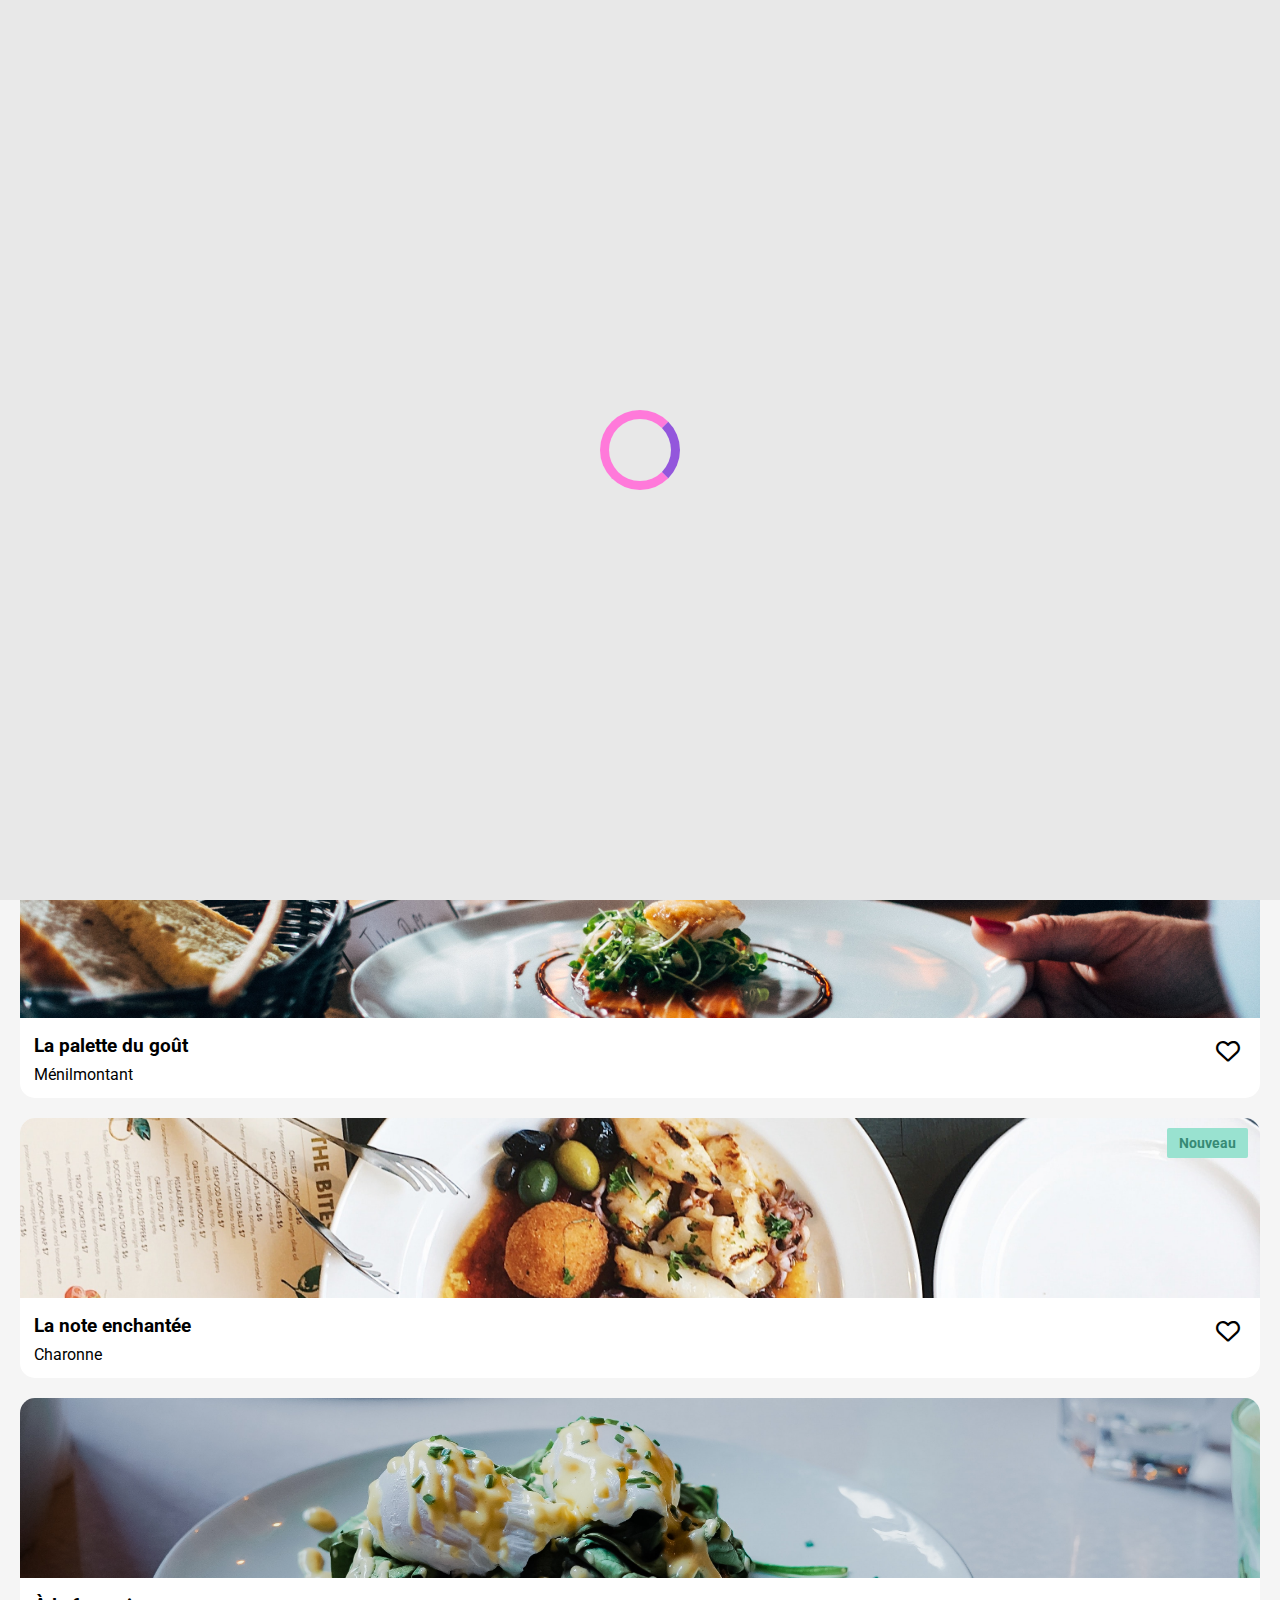
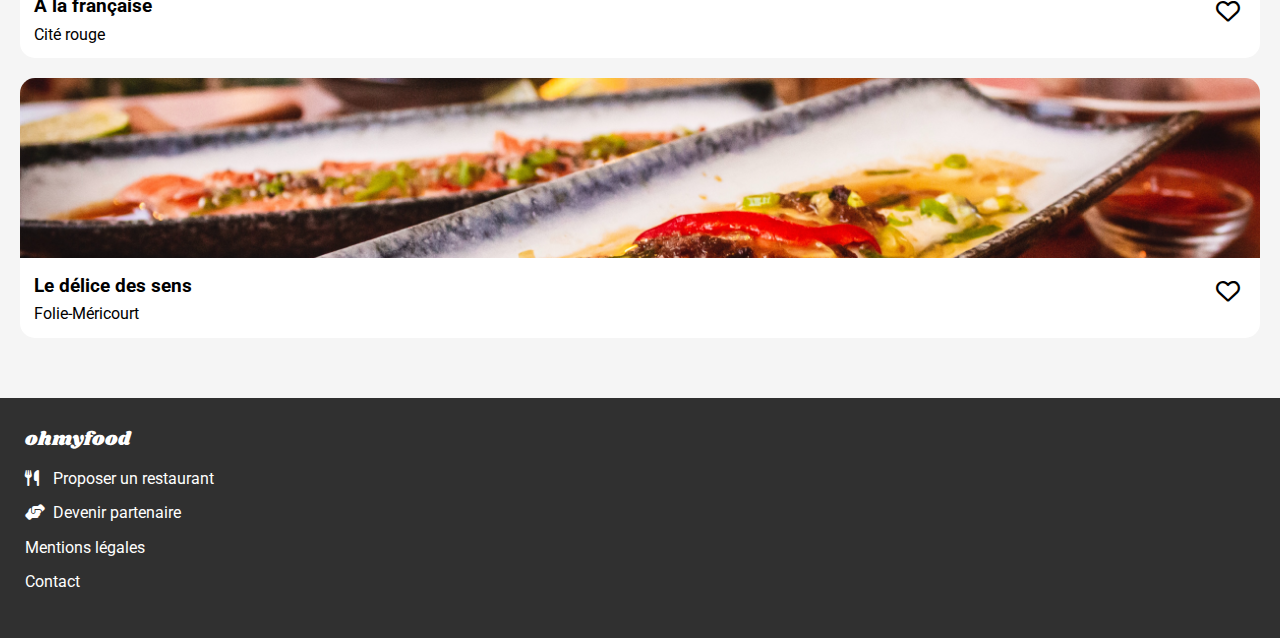
==== index.html @ b0145718 "page menu - menu card start" ====
<!DOCTYPE html>
<html lang="fr">

<head>
    <meta charset="UTF-8">
    <meta http-equiv="X-UA-Compatible" content="IE=edge">
    <meta name="viewport" content="width=device-width, initial-scale=1.0">

    <title>Ohmyfood!</title>

    <link rel="stylesheet" href="public/styles/normalize.css">
    <link rel="stylesheet" href="public/styles/style.css">
    <link rel="stylesheet" href="https://cdnjs.cloudflare.com/ajax/libs/font-awesome/6.1.1/css/all.min.css">
</head>

<body>
    <!--LOADER-->
    <div class="loader">
        <span class="spinner"></span>
    </div>

    <!--HEADER-->
    <header>
        <h1>ohmyfood</h1>
    </header>

    <main>
    <!--LOCATION-->
        <div class="location">
            <i class="fa-solid fa-location-dot"></i>
            <input type="text" placeholder="Paris, Belleville">
        </div>

    <!--HERO-->
        <section class="hero">
            <h2>Réservez le menu qui vous convient</h2>
            <p>Découvrez des restaurants d'exception, sélectionnés par nos soins.</p>
            <a href="#">Explorer nos restaurants</a>
        </section>

    <!--OPERATION-->
        <section class="operation">
            <h2>Fonctionnement</h2>
            <div class="operation-list">
                <div class="operation-card">
                    <span>1</span>
                    <i class="fas fa-mobile-alt"></i>
                    <p>Choisissez un restaurant</p>
                </div>
                <div class="operation-card">
                    <span>2</span>
                    <i class="fas fa-list-ul"></i>
                    <p>Composez votre menu</p>
                </div>
                <div class="operation-card">
                    <span>3</span>
                    <i class="fas fa-store"></i>
                    <p>Dégustez au restaurant</p>
                </div>
            </div>
        </section>

    <!--RESTAURANT--> 
        <section class="restaurant">
            <h2>Restaurants</h2>
            <div class="restaurant-list">
                <article class="restaurant-card">
                    <a href="menu/palette.html">
                        <img src="./public/images/restaurants/palette.jpg" alt="La Palette du goût">
                        <div class="restaurant-card-new">Nouveau</div>
                        <div class="restaurant-card-body">
                            <div class="restaurant-card-text">
                                <h3>La palette du goût</h3>
                                <span>Ménilmontant</span>
                            </div>
                            <i class="fa-regular fa-heart"></i>
                        </div>
                    </a>
                </article>
                <article class="restaurant-card">
                    <a href="#">
                        <img src="./public/images/restaurants/note.jpg" alt="La note enchantée">
                        <div class="restaurant-card-new">Nouveau</div>
                        <div class="restaurant-card-body">
                            <div class="restaurant-card-text">
                                <h3>La note enchantée</h3>
                                <span>Charonne</span>
                            </div>
                            <i class="fa-regular fa-heart"></i>
                        </div>
                    </a>
                </article>
                <article class="restaurant-card">
                    <a href="#">
                        <img src="./public/images/restaurants/francaise.jpg" alt="À la française">
                        <div class="restaurant-card-body">
                            <div class="restaurant-card-text">
                                <h3>À la française</h3>
                                <span>Cité rouge</span>
                            </div>
                            <i class="fa-regular fa-heart"></i>
                        </div>
                    </a>
                </article>
                <article class="restaurant-card">
                    <a href="#">
                        <img src="./public/images/restaurants/delice.jpg" alt="Le délice des sens">
                        <div class="restaurant-card-body">
                            <div class="restaurant-card-text">
                                <h3>Le délice des sens</h3>
                                <span>Folie-Méricourt</span>
                            </div>
                            <i class="fa-regular fa-heart"></i>
                        </div>
                    </a>
                </article>
            </div>
        </section>
    </main>

    <!--FOOTER-->
    <footer class="footer">
        <h2>ohmyfood</h2>
        <p class="footer-icon"><i class="fas fa-utensils"></i>Proposer un restaurant</p>
        <p class="footer-icon"><i class="fas fa-hands-helping"></i>Devenir partenaire</p>
        <p>Mentions légales<p>
        <p><a href="mailto:contact@ohmyfood.fr">Contact</a></p>
    </footer>
</body>
</html>
---- public/styles/style.css ----
@import url('https://fonts.googleapis.com/css2?family=Roboto:wght@100;300;400;500;700;900&family=Shrikhand&display=swap');

* {
    box-sizing: border-box;
}

body {
    font-family: 'Roboto', sans-serif;;
}

/* LOADER */

.loader {
    display: flex;
    justify-content: center;
    align-items: center;
    background-color: #E8E8E8;
    position: fixed;
    z-index: 1;
    width: 100%;
    height: 100%;
    animation: fog 3s 1s forwards;
}

@keyframes fog {
    to  {
            opacity: 0;
            z-index: -1;
        }
}

.spinner {
    width: 80px;
    height: 80px;
    border-radius: 50%;
    border: 9px solid;
    border-color: #FF79DA;
    border-right-color: #9356DC;
    animation: spin 1s infinite linear;
}
 
@keyframes spin {
    to { transform: rotate(1turn); }
}
  
/* HEADER */
header h1 {
    font-family: 'Shrikhand', cursive;
    text-align: center;
    margin: 0;
    padding: 10px;
    box-shadow: 0px 1px 5px grey;
    position: relative;
}

/* LOCATION */
.location {
    text-align: center;
    background-color: #E8E8E8;
    padding: 18px;
}

.location input {
    background-color: #E8E8E8;
    border: none;
}

.location input::placeholder {
    color: #303030;
    font-weight: 600;
}

.location i {
    font-size: large;
    color: #303030;
    margin-right: 10px;
    padding-left: 40px;
}

/* HERO */
.hero {
    text-align: center;
    background-color: #F5F5F5;
    padding: 50px 30px 70px;
    margin-bottom: 40px;
}

.hero h2 {
    margin: 0;
    padding: 0 60px;
    font-weight: 800;
}

.hero p {
    color: grey;
    font-size: larger;
    margin-bottom: 50px;
}

.hero a {
    background-image: linear-gradient(to bottom right, #FF79DA, #9356DC);
    border-radius: 30px;
    padding: 15px 20px;
    color: white;
    text-decoration: none;
    margin-bottom: 40px;
    box-shadow: 0 10px 20px -10px rgba(0,0,0,0.4);
    transition: 1s;
}

.hero a:hover {
    opacity: 0.8;
    box-shadow: 0px 10px 20px -10px #000000;
}

/* OPERATION */
.operation {
    padding: 0 20px;
    margin-bottom: 50px;
}

.operation-card {
    display: flex;
    align-items: center;
    background-color: #F5F5F5;
    margin: 20px 0 20px 10px;
    padding: 10px 0;
    border-radius: 15px;
    box-shadow: 0 10px 20px -10px rgba(0,0,0,0.4);
    transition: 1s;
}

.operation-card * {
    margin-right: 20px;
}

.operation-card span {
    display: flex;
    align-items: center;
    justify-content: center;
    color: white;
    background-color: #9356DC;
    width: 20px;
    height: 20px;
    border-radius: 50%;
    margin-left: -10px;
    font-size: small;
}

.operation-card i {
    color: grey;
    transition: 1s;
}

.operation-card p {
    font-size: small;
    font-weight: 600;
}

.operation-card:hover {
    cursor: pointer;
    background-color: #ece2f8;
}

.operation-card:hover i {
    color: #9356DC;
}

/* RESTAURANT */

.restaurant {
    padding: 40px 20px;
    background-color: #F5F5F5;
}

.restaurant-card a {
    display: flex;
    flex-direction: column;
    background-color: white;
    margin-bottom: 20px;
    border-radius: 15px;
    text-decoration: none;
    color: black;
    position: relative;
}

.restaurant-card img {
    object-fit: cover;
    border-radius: 15px 15px 0 0;
    height: 180px;
}

.restaurant-card-body {
    display: flex;
    align-items: center;
    justify-content: space-between;
    padding: 0 20px 0 14px;
    margin-bottom: 14px;
}

.restaurant-card-text h3 {
    margin: 18px 0 8px 0;
    
}

.restaurant-card-new {
    position: absolute;
    top: 10px;
    right: 12px;
    font-size: 14px;
    font-weight: bold;
    padding: 7px 12px;
    background-color: #99E2D0;
    color: #378a75;
    border-radius: 2px;
}

.fa-heart {
    font-size: x-large;
    transition: background;
}

.fa-heart:hover {
    background: linear-gradient(#9356DC, #FF79DA);
    -webkit-background-clip: text;
    -webkit-text-fill-color: transparent;
    font-weight: bold;
}

/* FOOTER */

.footer {
    background-color: #303030;
    padding: 30px 25px;
    color: white;
}

.footer h2 {
    font-family: 'Shrikhand', cursive;
    font-size: larger;
    font-weight: 100;
    margin: 0 0 20px 0;
}

.footer p {
    cursor: pointer;
}

.fa-utensils {
    margin-right: 14px;
}

.fa-hands-helping {
    margin-right: 8px;
}

.footer a {
    text-decoration: none;
    color: white;
}
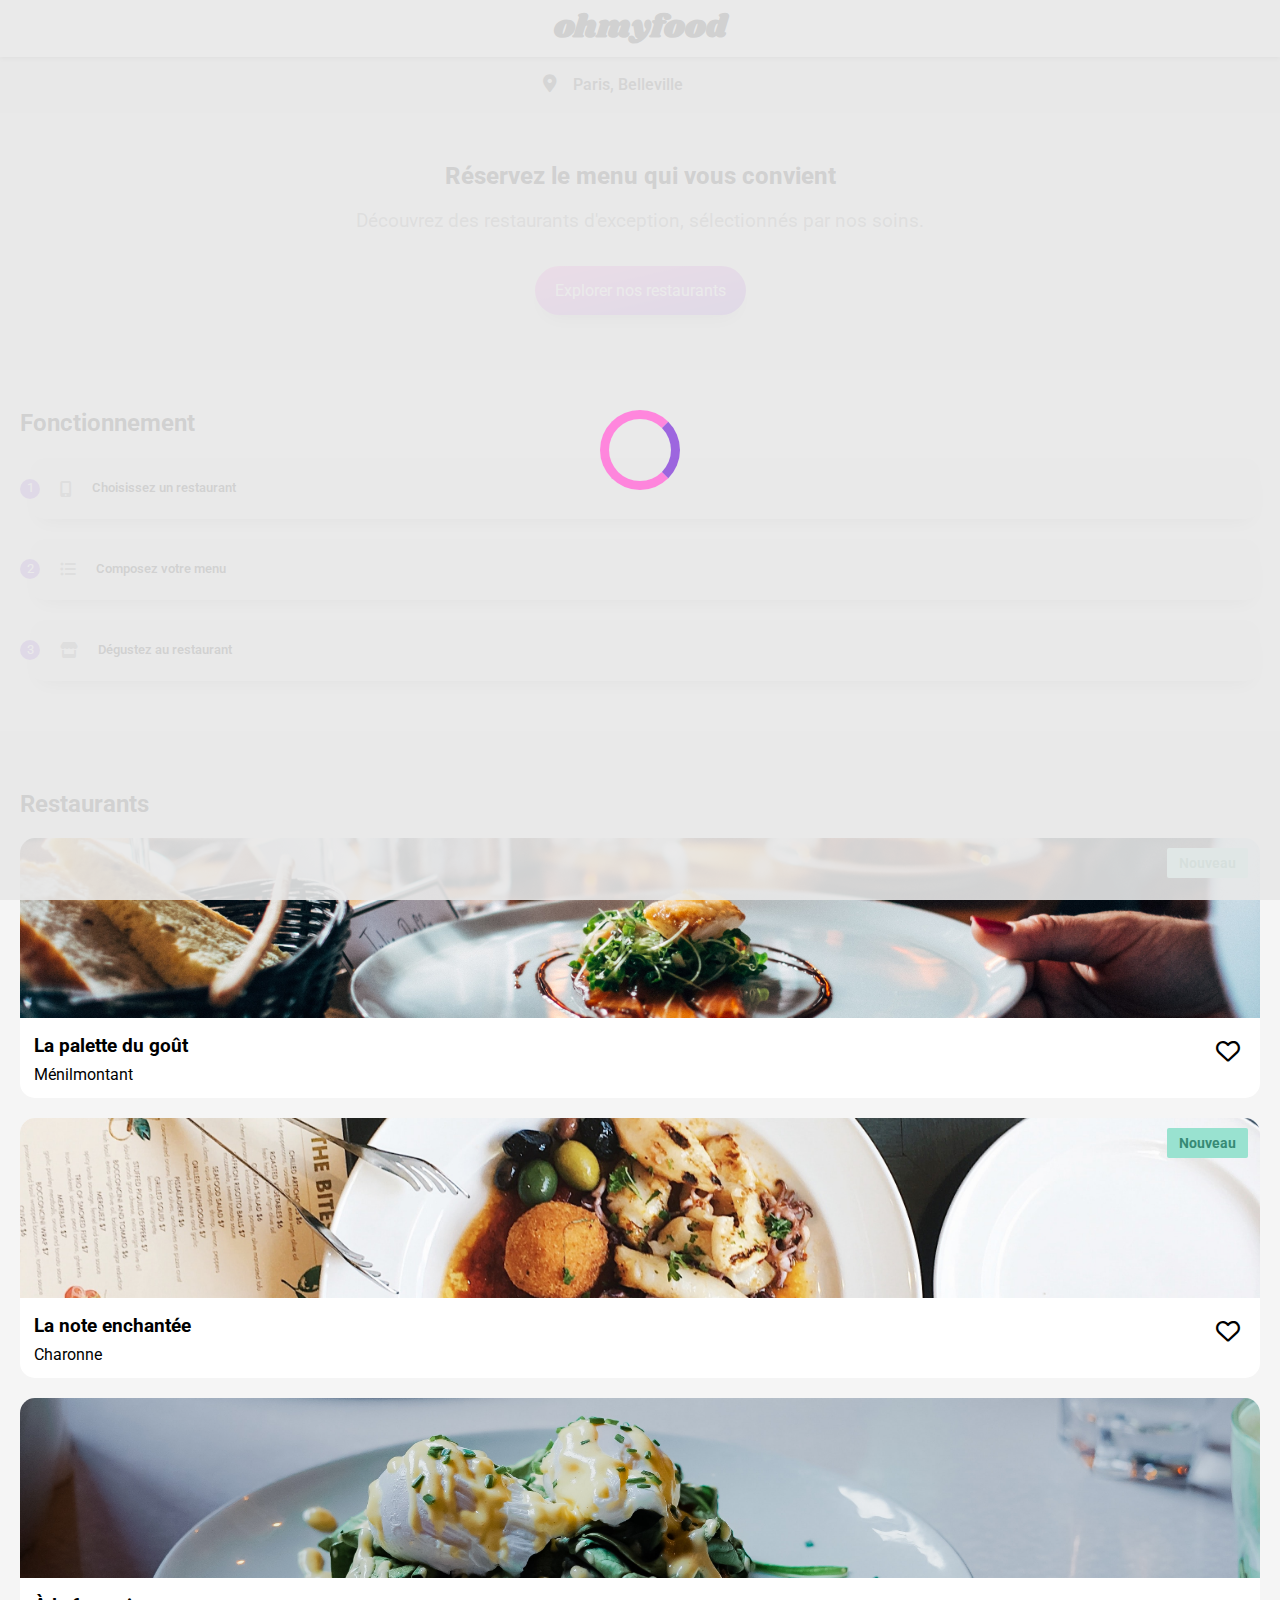
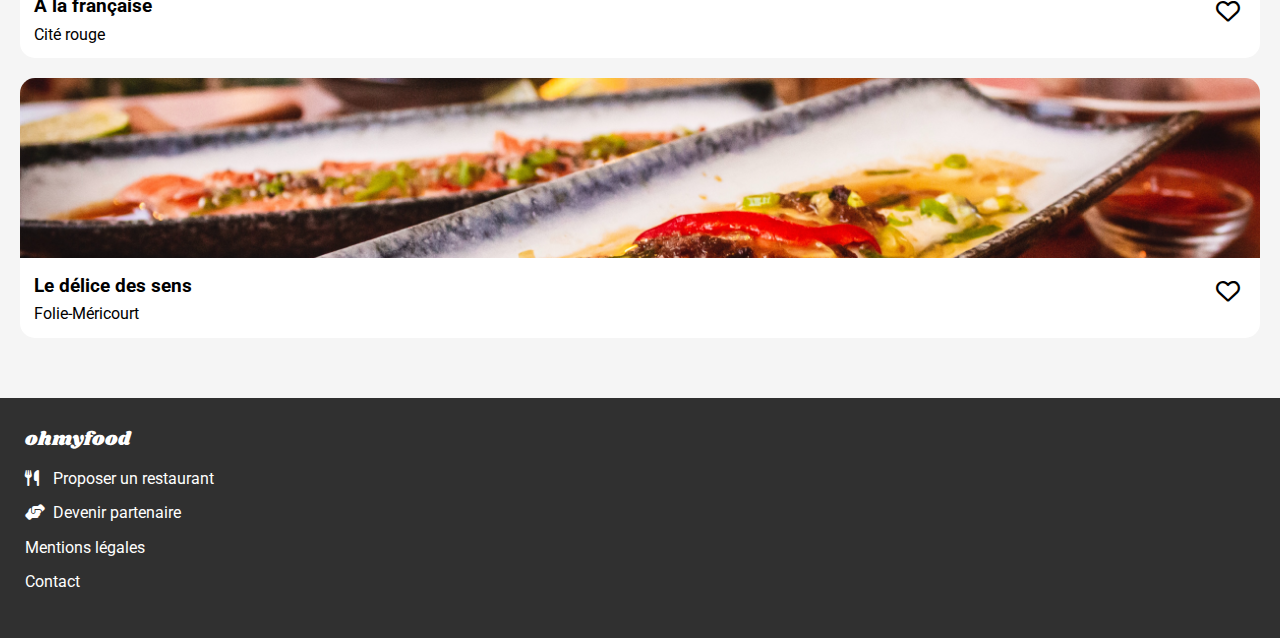
==== commit 02dcb919: "page menu - appear animation" ====
--- a/index.html
+++ b/index.html
@@ -7,6 +7,7 @@
     <meta name="viewport" content="width=device-width, initial-scale=1.0">
 
     <title>Ohmyfood!</title>
+    <link rel="icon" type="image/svg" href="./public/images/logo/utensils-solid.svg">
 
     <link rel="stylesheet" href="public/styles/normalize.css">
     <link rel="stylesheet" href="public/styles/style.css">
@@ -21,7 +22,7 @@
 
     <!--HEADER-->
     <header>
-        <h1>ohmyfood</h1>
+        <h1 id="logo">ohmyfood</h1>
     </header>
 
     <main>
--- a/public/styles/style.css
+++ b/public/styles/style.css
@@ -5,7 +5,7 @@
 }
 
 body {
-    font-family: 'Roboto', sans-serif;;
+    font-family: 'Roboto', sans-serif;
 }
 
 /* LOADER */
@@ -16,13 +16,17 @@
     align-items: center;
     background-color: #E8E8E8;
     position: fixed;
-    z-index: 1;
+    z-index: 1000;
     width: 100%;
     height: 100%;
     animation: fog 3s 1s forwards;
+    opacity: 0.9;
 }
 
 @keyframes fog {
+    from{
+        opacity: 0.9;
+    }
     to  {
             opacity: 0;
             z-index: -1;
@@ -217,7 +221,7 @@
 
 .fa-heart {
     font-size: x-large;
-    transition: background;
+    transition: background 1s ease;
 }
 
 .fa-heart:hover {
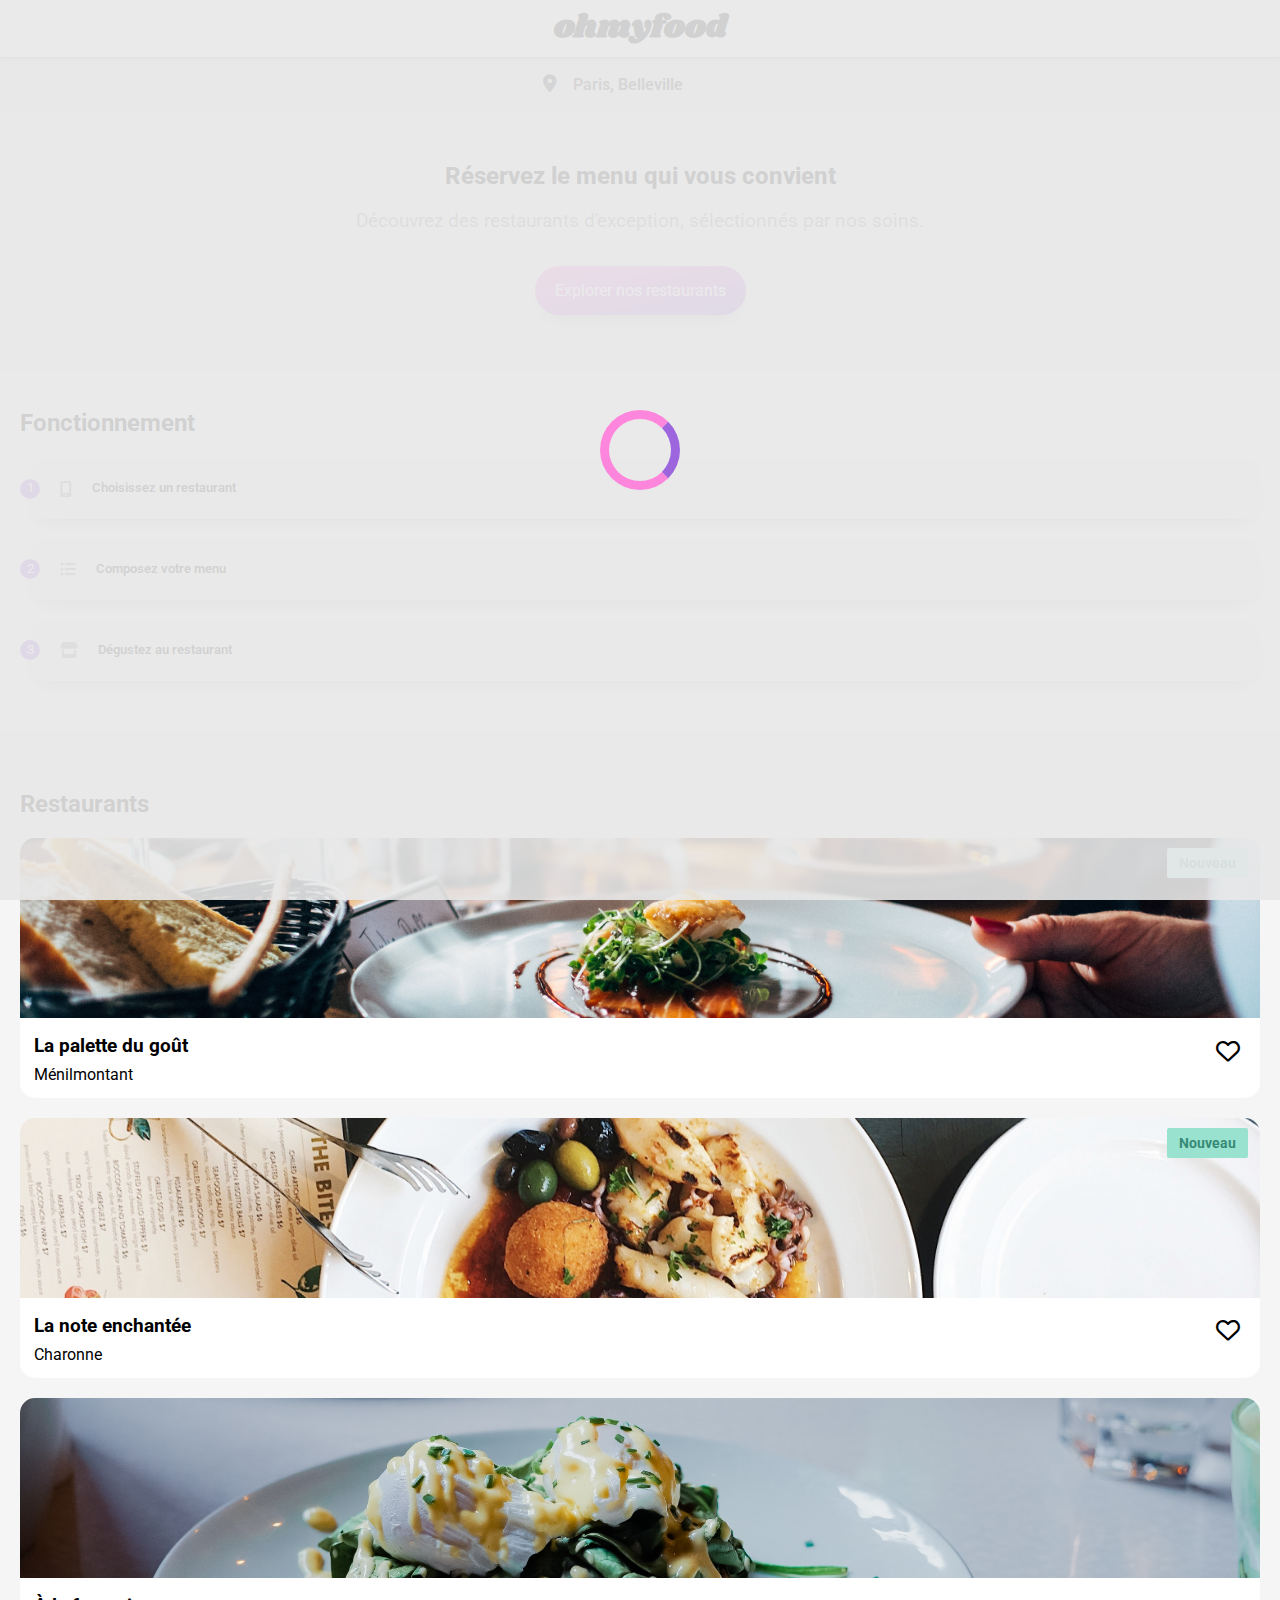
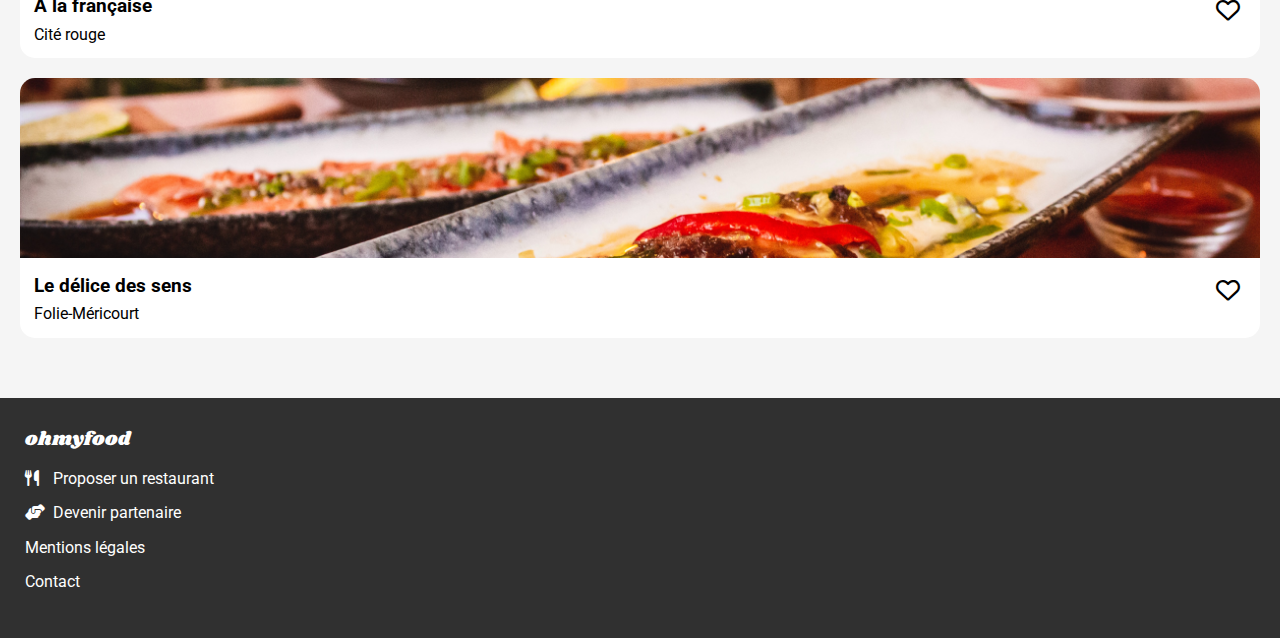
==== commit 355923d7: "page menu - check box and spin  animation" ====
--- a/index.html
+++ b/index.html
@@ -36,7 +36,7 @@
         <section class="hero">
             <h2>Réservez le menu qui vous convient</h2>
             <p>Découvrez des restaurants d'exception, sélectionnés par nos soins.</p>
-            <a href="#">Explorer nos restaurants</a>
+            <a href="#restaurant">Explorer nos restaurants</a>
         </section>
 
     <!--OPERATION-->
@@ -62,7 +62,7 @@
         </section>
 
     <!--RESTAURANT--> 
-        <section class="restaurant">
+        <section id="restaurant">
             <h2>Restaurants</h2>
             <div class="restaurant-list">
                 <article class="restaurant-card">
@@ -74,7 +74,10 @@
                                 <h3>La palette du goût</h3>
                                 <span>Ménilmontant</span>
                             </div>
-                            <i class="fa-regular fa-heart"></i>
+                            <div class="heart">
+                                <i class="fa-regular fa-heart empty"></i>
+                                <i class="fa-regular fa-heart fill"></i>
+                            </div>
                         </div>
                     </a>
                 </article>
@@ -87,7 +90,10 @@
                                 <h3>La note enchantée</h3>
                                 <span>Charonne</span>
                             </div>
-                            <i class="fa-regular fa-heart"></i>
+                            <div class="heart">
+                                <i class="fa-regular fa-heart empty"></i>
+                                <i class="fa-regular fa-heart fill"></i>
+                            </div>
                         </div>
                     </a>
                 </article>
@@ -99,7 +105,10 @@
                                 <h3>À la française</h3>
                                 <span>Cité rouge</span>
                             </div>
-                            <i class="fa-regular fa-heart"></i>
+                            <div class="heart">
+                                <i class="fa-regular fa-heart empty"></i>
+                                <i class="fa-regular fa-heart fill"></i>
+                            </div>
                         </div>
                     </a>
                 </article>
@@ -111,7 +120,10 @@
                                 <h3>Le délice des sens</h3>
                                 <span>Folie-Méricourt</span>
                             </div>
-                            <i class="fa-regular fa-heart"></i>
+                            <div class="heart">
+                                <i class="fa-regular fa-heart empty"></i>
+                                <i class="fa-regular fa-heart fill"></i>
+                            </div>
                         </div>
                     </a>
                 </article>
--- a/public/styles/style.css
+++ b/public/styles/style.css
@@ -172,7 +172,7 @@
 
 /* RESTAURANT */
 
-.restaurant {
+#restaurant {
     padding: 40px 20px;
     background-color: #F5F5F5;
 }
@@ -219,16 +219,29 @@
     border-radius: 2px;
 }
 
-.fa-heart {
+.heart .empty {
     font-size: x-large;
-    transition: background 1s ease;
-}
-
-.fa-heart:hover {
+    position: absolute;
+}
+
+.heart .fill {
     background: linear-gradient(#9356DC, #FF79DA);
     -webkit-background-clip: text;
     -webkit-text-fill-color: transparent;
     font-weight: bold;
+    font-size: x-large;
+    position: relative;
+    opacity: 0;
+    transition: all 1s ease-in;
+}
+
+.heart .fill:hover {
+    background: linear-gradient(#9356DC, #FF79DA);
+    -webkit-background-clip: text;
+    -webkit-text-fill-color: transparent;
+    font-weight: bold;
+    opacity: 1;
+    transition: all 1s ease;
 }
 
 /* FOOTER */
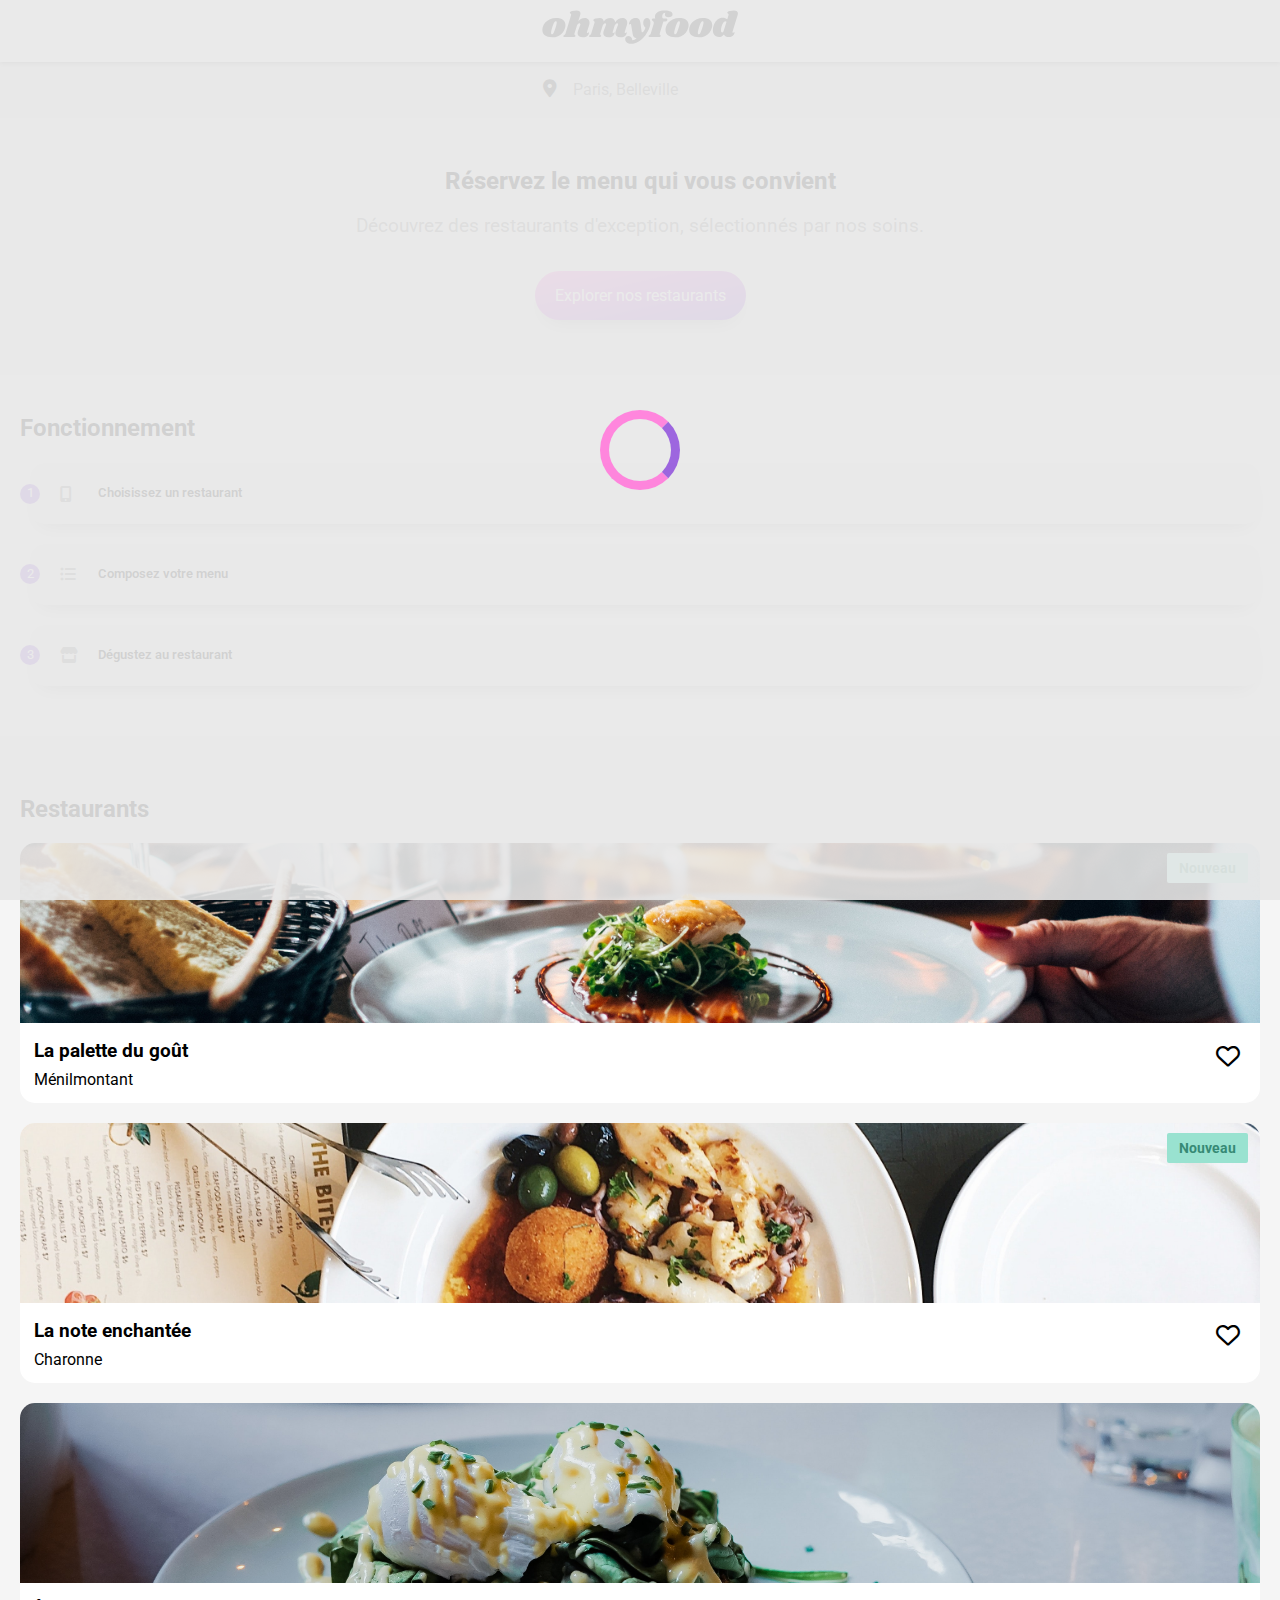
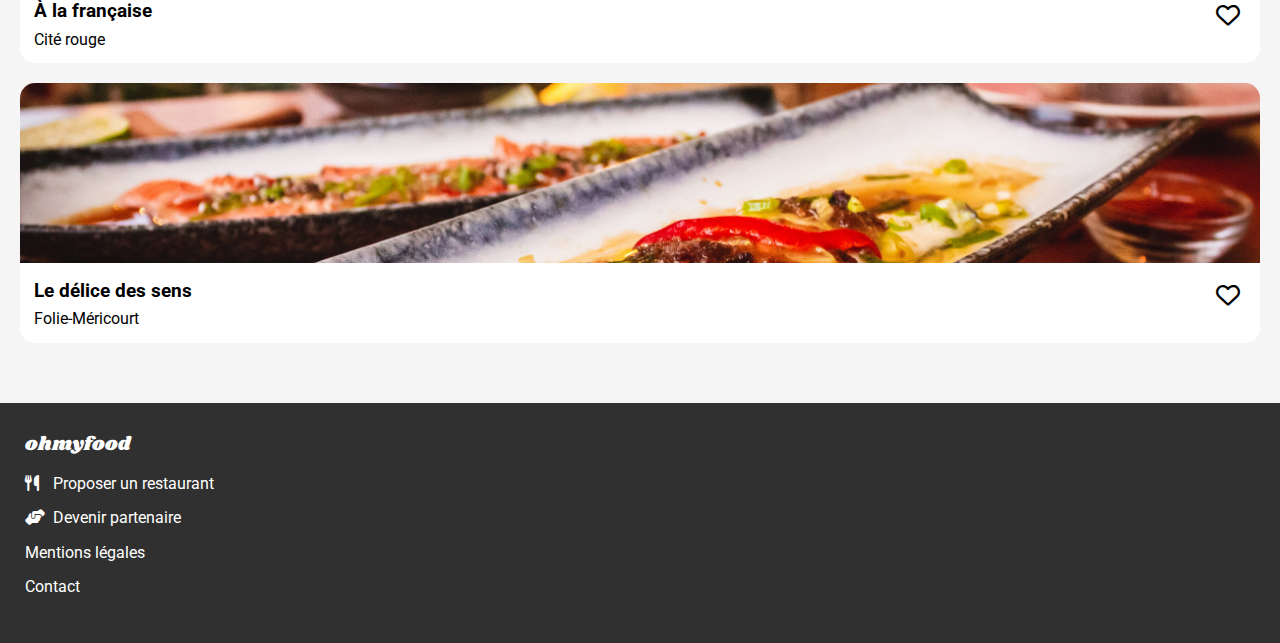
==== commit 0e520740: "passage scss" ====
--- a/index.html
+++ b/index.html
@@ -10,19 +10,19 @@
     <link rel="icon" type="image/svg" href="./public/images/logo/utensils-solid.svg">
 
     <link rel="stylesheet" href="public/styles/normalize.css">
-    <link rel="stylesheet" href="public/styles/style.css">
+    <link rel="stylesheet" href="style.css">
     <link rel="stylesheet" href="https://cdnjs.cloudflare.com/ajax/libs/font-awesome/6.1.1/css/all.min.css">
 </head>
 
 <body>
     <!--LOADER-->
     <div class="loader">
-        <span class="spinner"></span>
+        <span class="loader__spinner"></span>
     </div>
 
     <!--HEADER-->
     <header>
-        <h1 id="logo">ohmyfood</h1>
+        <h1><img src="./public/images/logo/ohmyfood@2x.svg" alt="logo ohmyfood"></h1>
     </header>
 
     <main>
@@ -42,18 +42,18 @@
     <!--OPERATION-->
         <section class="operation">
             <h2>Fonctionnement</h2>
-            <div class="operation-list">
-                <div class="operation-card">
+            <div class="operation__list">
+                <div class="operation__list__card">
                     <span>1</span>
                     <i class="fas fa-mobile-alt"></i>
                     <p>Choisissez un restaurant</p>
                 </div>
-                <div class="operation-card">
+                <div class="operation__list__card">
                     <span>2</span>
                     <i class="fas fa-list-ul"></i>
                     <p>Composez votre menu</p>
                 </div>
-                <div class="operation-card">
+                <div class="operation__list__card">
                     <span>3</span>
                     <i class="fas fa-store"></i>
                     <p>Dégustez au restaurant</p>
@@ -64,65 +64,65 @@
     <!--RESTAURANT--> 
         <section id="restaurant">
             <h2>Restaurants</h2>
-            <div class="restaurant-list">
-                <article class="restaurant-card">
+            <div class="restaurant__list">
+                <article class="restaurant__list__card">
                     <a href="menu/palette.html">
                         <img src="./public/images/restaurants/palette.jpg" alt="La Palette du goût">
-                        <div class="restaurant-card-new">Nouveau</div>
-                        <div class="restaurant-card-body">
-                            <div class="restaurant-card-text">
+                        <div class="restaurant__list__card__new">Nouveau</div>
+                        <div class="restaurant__list__card__body">
+                            <div class="restaurant__list__card__text">
                                 <h3>La palette du goût</h3>
                                 <span>Ménilmontant</span>
                             </div>
-                            <div class="heart">
-                                <i class="fa-regular fa-heart empty"></i>
-                                <i class="fa-regular fa-heart fill"></i>
+                            <div>
+                                <i class="restaurant__list__card__heart fa-regular fa-heart"></i>
+                                <i class="restaurant__list__card__heart--fill fa-regular fa-heart"></i>
                             </div>
                         </div>
                     </a>
                 </article>
-                <article class="restaurant-card">
-                    <a href="#">
+                <article class="restaurant__list__card">
+                    <a href="menu/note.html">
                         <img src="./public/images/restaurants/note.jpg" alt="La note enchantée">
-                        <div class="restaurant-card-new">Nouveau</div>
-                        <div class="restaurant-card-body">
-                            <div class="restaurant-card-text">
+                        <div class="restaurant__list__card__new">Nouveau</div>
+                        <div class="restaurant__list__card__body">
+                            <div class="restaurant__list__card__text">
                                 <h3>La note enchantée</h3>
                                 <span>Charonne</span>
                             </div>
-                            <div class="heart">
-                                <i class="fa-regular fa-heart empty"></i>
-                                <i class="fa-regular fa-heart fill"></i>
+                            <div>
+                                <i class="restaurant__list__card__heart fa-regular fa-heart"></i>
+                                <i class="restaurant__list__card__heart--fill fa-regular fa-heart"></i>
                             </div>
                         </div>
                     </a>
                 </article>
-                <article class="restaurant-card">
-                    <a href="#">
+                <article class="restaurant__list__card">
+                    <a href="menu/francaise.html">
                         <img src="./public/images/restaurants/francaise.jpg" alt="À la française">
-                        <div class="restaurant-card-body">
-                            <div class="restaurant-card-text">
+                        <div class="restaurant__list__card__body">
+                            <div class="restaurant__list__card__text">
                                 <h3>À la française</h3>
                                 <span>Cité rouge</span>
                             </div>
-                            <div class="heart">
-                                <i class="fa-regular fa-heart empty"></i>
-                                <i class="fa-regular fa-heart fill"></i>
+                            <div>
+                                <i class="restaurant__list__card__heart fa-regular fa-heart"></i>
+                                <i class="restaurant__list__card__heart--fill fa-regular fa-heart"></i>
                             </div>
                         </div>
                     </a>
                 </article>
-                <article class="restaurant-card">
-                    <a href="#">
+                <article class="restaurant__list__card">
+                    <a href="menu/delice.html">
                         <img src="./public/images/restaurants/delice.jpg" alt="Le délice des sens">
-                        <div class="restaurant-card-body">
-                            <div class="restaurant-card-text">
+                        <div class="restaurant__list__card__body">
+                            <div class="restaurant__list__card__text">
                                 <h3>Le délice des sens</h3>
                                 <span>Folie-Méricourt</span>
                             </div>
-                            <div class="heart">
-                                <i class="fa-regular fa-heart empty"></i>
-                                <i class="fa-regular fa-heart fill"></i>
+                            <div>
+                                <i class="restaurant__list__card__heart fa-regular fa-heart"></i>
+                                <i class="restaurant__list__card__heart--fill fa-regular fa-heart"></i>
                             </div>
                         </div>
                     </a>
@@ -134,8 +134,8 @@
     <!--FOOTER-->
     <footer class="footer">
         <h2>ohmyfood</h2>
-        <p class="footer-icon"><i class="fas fa-utensils"></i>Proposer un restaurant</p>
-        <p class="footer-icon"><i class="fas fa-hands-helping"></i>Devenir partenaire</p>
+        <p><i class="footer__utensils fas fa-utensils"></i>Proposer un restaurant</p>
+        <p><i class="footer__helping fas fa-hands-helping"></i>Devenir partenaire</p>
         <p>Mentions légales<p>
         <p><a href="mailto:contact@ohmyfood.fr">Contact</a></p>
     </footer>
--- a/style.css
+++ b/style.css
@@ -0,0 +1,233 @@
+@import url("https://fonts.googleapis.com/css2?family=Roboto:wght@100;300;400;500;700;900&family=Shrikhand&display=swap");
+* {
+  box-sizing: border-box;
+}
+
+body {
+  font-family: "Roboto", sans-serif;
+}
+
+.loader {
+  display: flex;
+  justify-content: center;
+  align-items: center;
+  background-color: #E8E8E8;
+  position: fixed;
+  z-index: 1000;
+  width: 100%;
+  height: 100%;
+  animation: fog 3s 1s forwards;
+  opacity: 0.9;
+}
+.loader__spinner {
+  width: 80px;
+  height: 80px;
+  border-radius: 50%;
+  border: 9px solid;
+  border-color: #FF79DA;
+  border-right-color: #9356DC;
+  animation: spin 1s infinite linear;
+}
+
+@keyframes fog {
+  to {
+    opacity: 0;
+    z-index: -1;
+  }
+}
+@keyframes spin {
+  to {
+    transform: rotate(1turn);
+  }
+}
+header h1 {
+  text-align: center;
+  margin: 0;
+  padding: 10px;
+  box-shadow: 0px 1px 5px grey;
+  position: relative;
+}
+
+.location {
+  text-align: center;
+  background-color: #E8E8E8;
+  padding: 18px;
+}
+.location i {
+  font-size: large;
+  color: #303030;
+  margin-right: 10px;
+  padding-left: 40px;
+}
+.location input {
+  background-color: #E8E8E8;
+  border: none;
+}
+
+.hero {
+  text-align: center;
+  background-color: #F5F5F5;
+  padding: 50px 30px 70px;
+  margin-bottom: 40px;
+}
+.hero h2 {
+  margin: 0;
+  padding: 0 60px;
+  font-weight: 800;
+}
+.hero p {
+  color: grey;
+  font-size: larger;
+  margin-bottom: 50px;
+}
+.hero a {
+  background-image: linear-gradient(to bottom right, #FF79DA, #9356DC);
+  border-radius: 30px;
+  padding: 15px 20px;
+  color: white;
+  text-decoration: none;
+  margin-bottom: 40px;
+  box-shadow: 0 10px 20px -10px rgba(0, 0, 0, 0.4);
+  transition: 1s;
+}
+.hero a:hover {
+  opacity: 0.8;
+  box-shadow: 0px 10px 20px -10px #000000;
+}
+
+.operation {
+  padding: 0 20px;
+  margin-bottom: 50px;
+}
+.operation__list__card {
+  display: flex;
+  align-items: center;
+  background-color: #f5f5f5;
+  margin: 20px 0 20px 10px;
+  padding: 10px 0;
+  border-radius: 15px;
+  box-shadow: 0 10px 20px -10px rgba(0, 0, 0, 0.4);
+  transition: 1s;
+}
+.operation__list__card:hover {
+  cursor: pointer;
+  background-color: #ece2f8;
+}
+.operation__list__card * {
+  margin-right: 20px;
+}
+.operation__list__card span {
+  display: flex;
+  align-items: center;
+  justify-content: center;
+  color: white;
+  background-color: #9356DC;
+  width: 20px;
+  aspect-ratio: 1/1;
+  border-radius: 50%;
+  margin-left: -10px;
+  font-size: small;
+}
+.operation__list__card i {
+  color: grey;
+  transition: 1s;
+}
+.operation__list__card i:hover {
+  color: #9356DC;
+}
+.operation__list__card .fa-mobile-alt {
+  margin-right: 26px;
+}
+.operation__list__card .fa-list-ul {
+  margin-right: 22px;
+}
+.operation__list__card p {
+  font-size: small;
+  font-weight: 600;
+}
+
+#restaurant {
+  padding: 40px 20px;
+  background-color: #F5F5F5;
+}
+
+.restaurant__list__card a {
+  display: flex;
+  flex-direction: column;
+  background-color: white;
+  margin-bottom: 20px;
+  border-radius: 15px;
+  text-decoration: none;
+  color: black;
+  position: relative;
+}
+.restaurant__list__card img {
+  object-fit: cover;
+  border-radius: 15px 15px 0 0;
+  height: 180px;
+}
+.restaurant__list__card__new {
+  position: absolute;
+  top: 10px;
+  right: 12px;
+  font-size: 14px;
+  font-weight: bold;
+  padding: 7px 12px;
+  background-color: #99E2D0;
+  color: #378a75;
+  border-radius: 2px;
+}
+.restaurant__list__card__body {
+  display: flex;
+  align-items: center;
+  justify-content: space-between;
+  padding: 0 20px 0 14px;
+  margin-bottom: 14px;
+}
+.restaurant__list__card__text h3 {
+  margin: 18px 0 8px 0;
+}
+.restaurant__list__card__heart {
+  font-size: x-large;
+  position: absolute;
+}
+.restaurant__list__card__heart--fill {
+  background: linear-gradient(#9356DC, #FF79DA);
+  -webkit-background-clip: text;
+  -webkit-text-fill-color: transparent;
+  font-weight: bold;
+  font-size: x-large;
+  position: relative;
+  opacity: 0;
+}
+.restaurant__list__card__heart--fill:hover {
+  opacity: 1;
+  transition: opacity 1s;
+}
+
+.footer {
+  background-color: #303030;
+  padding: 30px 25px;
+  color: white;
+}
+.footer h2 {
+  font-family: "Shrikhand", cursive;
+  font-size: larger;
+  font-weight: 100;
+  margin: 0 0 20px 0;
+}
+.footer p {
+  cursor: pointer;
+}
+.footer a {
+  text-decoration: none;
+  color: white;
+}
+.footer__utensils {
+  margin-right: 14px;
+}
+.footer__helping {
+  margin-right: 8px;
+}
+
+/*# sourceMappingURL=style.css.map */
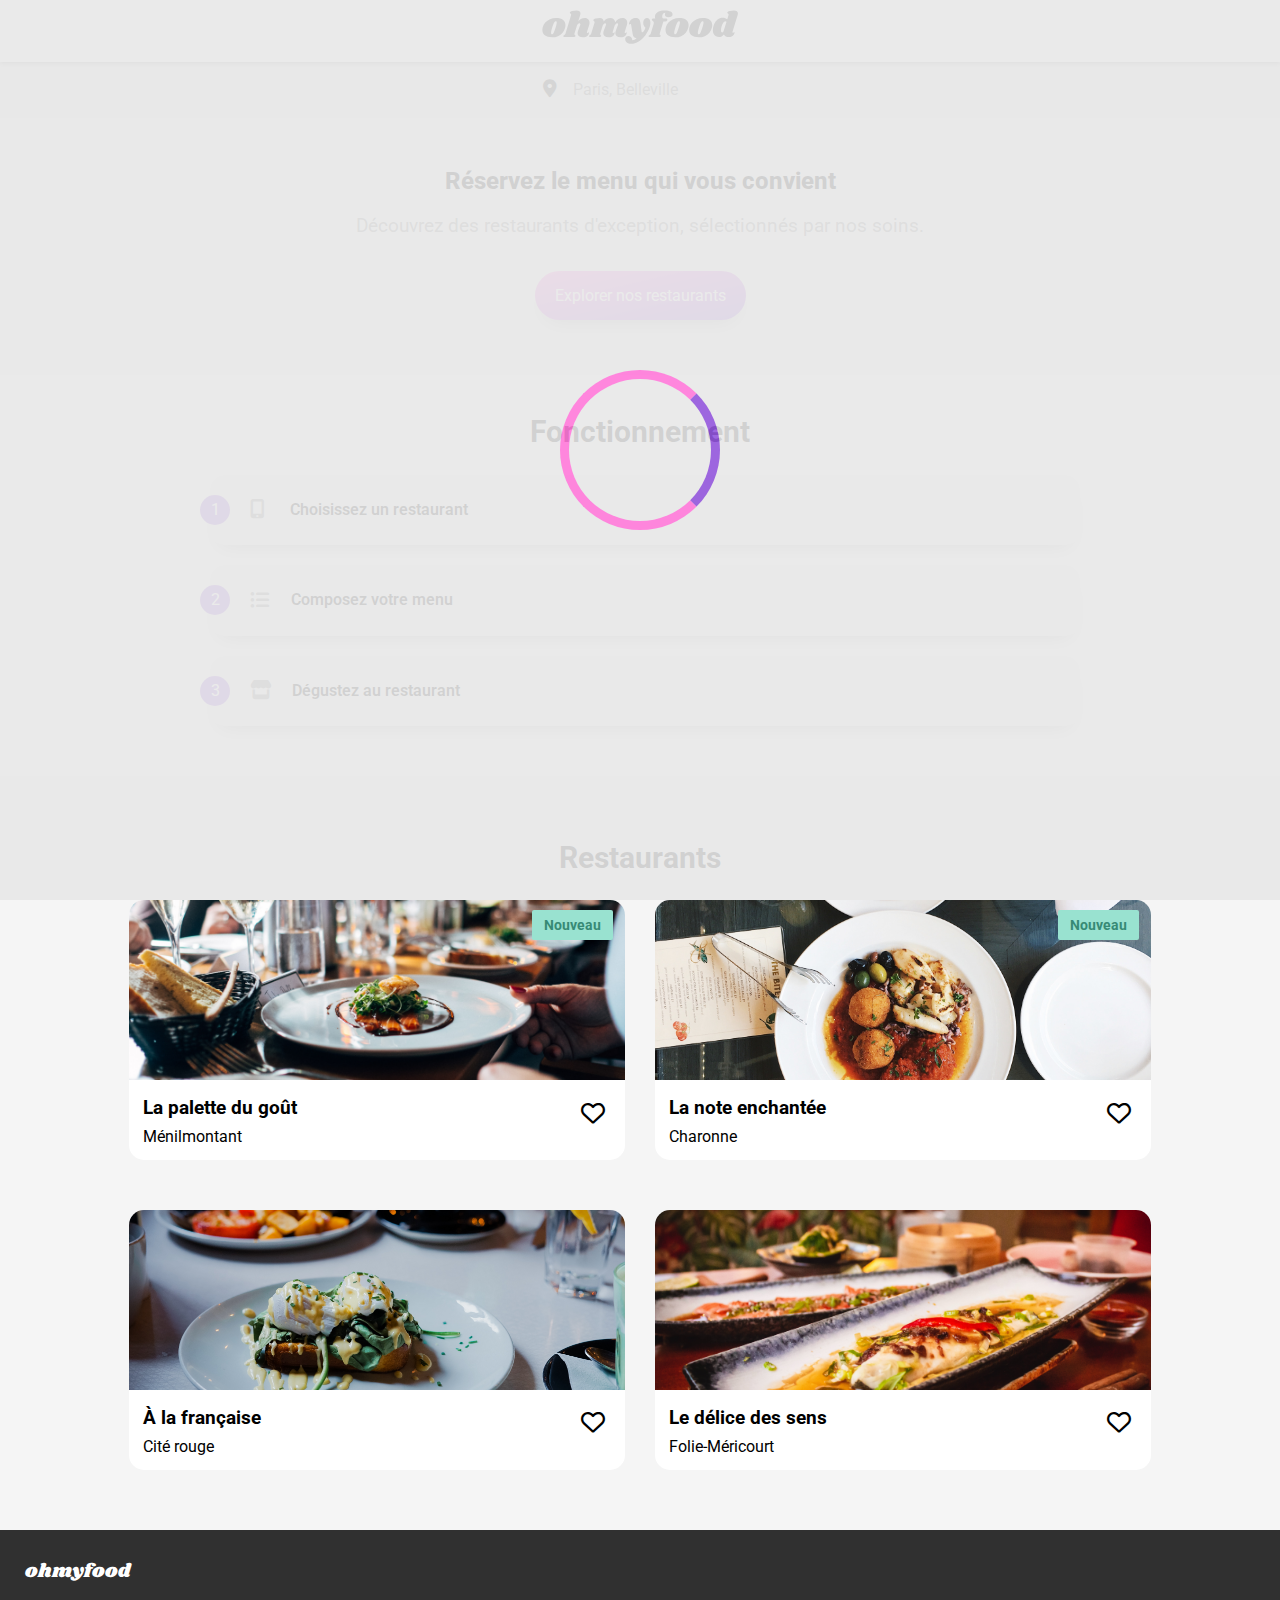
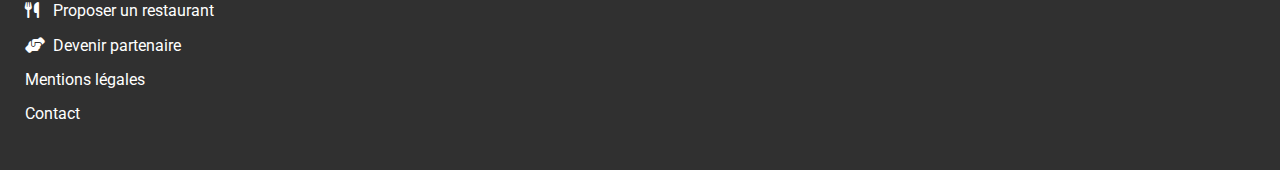
==== commit d91671ff: "réorganisation dossier" ====
--- a/index.html
+++ b/index.html
@@ -10,7 +10,7 @@
     <link rel="icon" type="image/svg" href="./public/images/logo/utensils-solid.svg">
 
     <link rel="stylesheet" href="public/styles/normalize.css">
-    <link rel="stylesheet" href="style.css">
+    <link rel="stylesheet" href="public/styles/style.css">
     <link rel="stylesheet" href="https://cdnjs.cloudflare.com/ajax/libs/font-awesome/6.1.1/css/all.min.css">
 </head>
 
--- a/public/styles/style.css
+++ b/public/styles/style.css
@@ -0,0 +1,318 @@
+@import url("https://fonts.googleapis.com/css2?family=Roboto:wght@100;300;400;500;700;900&family=Shrikhand&display=swap");
+* {
+  box-sizing: border-box;
+}
+
+body {
+  font-family: "Roboto", sans-serif;
+}
+
+.loader {
+  display: flex;
+  justify-content: center;
+  align-items: center;
+  background-color: #E8E8E8;
+  position: fixed;
+  z-index: 1000;
+  width: 100%;
+  height: 100%;
+  animation: fog 3s 1s forwards;
+  opacity: 0.9;
+}
+.loader__spinner {
+  width: 80px;
+  height: 80px;
+  border-radius: 50%;
+  border: 9px solid;
+  border-color: #FF79DA;
+  border-right-color: #9356DC;
+  animation: spin 1s infinite linear;
+}
+@media screen and (min-width: 768px) and (max-width: 1024px) {
+  .loader__spinner {
+    width: 120px;
+    height: 120px;
+  }
+}
+@media screen and (min-width: 1024px) {
+  .loader__spinner {
+    width: 160px;
+    height: 160px;
+  }
+}
+
+@keyframes fog {
+  to {
+    opacity: 0;
+    z-index: -1;
+  }
+}
+@keyframes spin {
+  to {
+    transform: rotate(1turn);
+  }
+}
+header h1 {
+  text-align: center;
+  margin: 0;
+  padding: 10px;
+  box-shadow: 0px 1px 5px grey;
+  position: relative;
+}
+
+.location {
+  text-align: center;
+  background-color: #E8E8E8;
+  padding: 18px;
+}
+.location i {
+  font-size: large;
+  color: #303030;
+  margin-right: 10px;
+  padding-left: 40px;
+}
+.location input {
+  background-color: #E8E8E8;
+  border: none;
+}
+
+.hero {
+  text-align: center;
+  background-color: #F5F5F5;
+  padding: 50px 30px 70px;
+  margin-bottom: 40px;
+}
+.hero h2 {
+  margin: 0;
+  padding: 0 60px;
+  font-weight: 800;
+}
+.hero p {
+  color: grey;
+  font-size: larger;
+  margin-bottom: 50px;
+}
+.hero a {
+  background-image: linear-gradient(to bottom right, #FF79DA, #9356DC);
+  border-radius: 30px;
+  padding: 15px 20px;
+  color: white;
+  text-decoration: none;
+  margin: 40px 0;
+  box-shadow: 0 10px 20px -10px rgba(0, 0, 0, 0.4);
+  transition: 1s;
+}
+.hero a:hover {
+  opacity: 0.8;
+  box-shadow: 0px 10px 20px -10px #000000;
+}
+
+.operation {
+  padding: 0 20px;
+  margin-bottom: 50px;
+}
+@media screen and (min-width: 1024px) {
+  .operation {
+    padding: 0 200px;
+  }
+}
+@media screen and (min-width: 768px) and (max-width: 1024px) {
+  .operation {
+    padding: 0 60px;
+  }
+}
+@media screen and (min-width: 1024px) {
+  .operation h2 {
+    text-align: center;
+    font-size: 30px;
+  }
+}
+@media screen and (min-width: 768px) and (max-width: 1024px) {
+  .operation h2 {
+    text-align: center;
+    font-size: 26px;
+  }
+}
+.operation__list__card {
+  display: flex;
+  align-items: center;
+  background-color: #f5f5f5;
+  margin: 20px 0 20px 10px;
+  padding: 10px 0;
+  border-radius: 15px;
+  box-shadow: 0 10px 20px -10px rgba(0, 0, 0, 0.4);
+  transition: 1s;
+}
+.operation__list__card:hover {
+  cursor: pointer;
+  background-color: #ece2f8;
+}
+.operation__list__card * {
+  margin-right: 20px;
+}
+.operation__list__card span {
+  display: flex;
+  align-items: center;
+  justify-content: center;
+  color: white;
+  background-color: #9356DC;
+  width: 20px;
+  aspect-ratio: 1/1;
+  border-radius: 50%;
+  margin-left: -10px;
+  font-size: small;
+}
+@media screen and (min-width: 1024px) {
+  .operation__list__card span {
+    width: 30px;
+    font-size: medium;
+  }
+}
+.operation__list__card i {
+  color: grey;
+  transition: 1s;
+}
+.operation__list__card i:hover {
+  color: #9356DC;
+}
+@media screen and (min-width: 1024px) {
+  .operation__list__card i {
+    font-size: larger;
+  }
+}
+.operation__list__card .fa-mobile-alt {
+  margin-right: 26px;
+}
+.operation__list__card .fa-list-ul {
+  margin-right: 22px;
+}
+.operation__list__card p {
+  font-size: small;
+  font-weight: 600;
+}
+@media screen and (min-width: 1024px) {
+  .operation__list__card p {
+    font-size: medium;
+  }
+}
+
+#restaurant {
+  padding: 40px 20px;
+  background-color: #F5F5F5;
+}
+@media screen and (min-width: 1024px) {
+  #restaurant h2 {
+    text-align: center;
+    font-size: 30px;
+  }
+}
+@media screen and (min-width: 768px) and (max-width: 1024px) {
+  #restaurant h2 {
+    text-align: center;
+    font-size: 26px;
+  }
+}
+
+@media screen and (min-width: 1024px) {
+  .restaurant__list {
+    display: flex;
+    flex-wrap: wrap;
+    justify-content: center;
+    gap: 30px;
+  }
+}
+@media screen and (min-width: 768px) and (max-width: 1024px) {
+  .restaurant__list {
+    margin: 0 60px;
+  }
+}
+
+@media screen and (min-width: 1024px) {
+  .restaurant__list__card {
+    width: 40%;
+    transition: transform 1s;
+  }
+  .restaurant__list__card:hover {
+    transform: scale(1.02);
+  }
+}
+.restaurant__list__card a {
+  display: flex;
+  flex-direction: column;
+  background-color: white;
+  margin-bottom: 20px;
+  border-radius: 15px;
+  text-decoration: none;
+  color: black;
+  position: relative;
+}
+.restaurant__list__card img {
+  object-fit: cover;
+  border-radius: 15px 15px 0 0;
+  height: 180px;
+}
+.restaurant__list__card__new {
+  position: absolute;
+  top: 10px;
+  right: 12px;
+  font-size: 14px;
+  font-weight: bold;
+  padding: 7px 12px;
+  background-color: #99E2D0;
+  color: #378a75;
+  border-radius: 2px;
+}
+.restaurant__list__card__body {
+  display: flex;
+  align-items: center;
+  justify-content: space-between;
+  padding: 0 20px 0 14px;
+  margin-bottom: 14px;
+}
+.restaurant__list__card__text h3 {
+  margin: 18px 0 8px 0;
+}
+.restaurant__list__card__heart {
+  font-size: x-large;
+  position: absolute;
+}
+.restaurant__list__card__heart--fill {
+  background: linear-gradient(#9356DC, #FF79DA);
+  -webkit-background-clip: text;
+  -webkit-text-fill-color: transparent;
+  font-weight: bold;
+  font-size: x-large;
+  position: relative;
+  opacity: 0;
+}
+.restaurant__list__card__heart--fill:hover {
+  opacity: 1;
+  transition: opacity 1s;
+}
+
+.footer {
+  background-color: #303030;
+  padding: 30px 25px;
+  color: white;
+}
+.footer h2 {
+  font-family: "Shrikhand", cursive;
+  font-size: larger;
+  font-weight: 100;
+  margin: 0 0 20px 0;
+}
+.footer p {
+  cursor: pointer;
+}
+.footer a {
+  text-decoration: none;
+  color: white;
+}
+.footer__utensils {
+  margin-right: 14px;
+}
+.footer__helping {
+  margin-right: 8px;
+}
+
+/*# sourceMappingURL=style.css.map */
